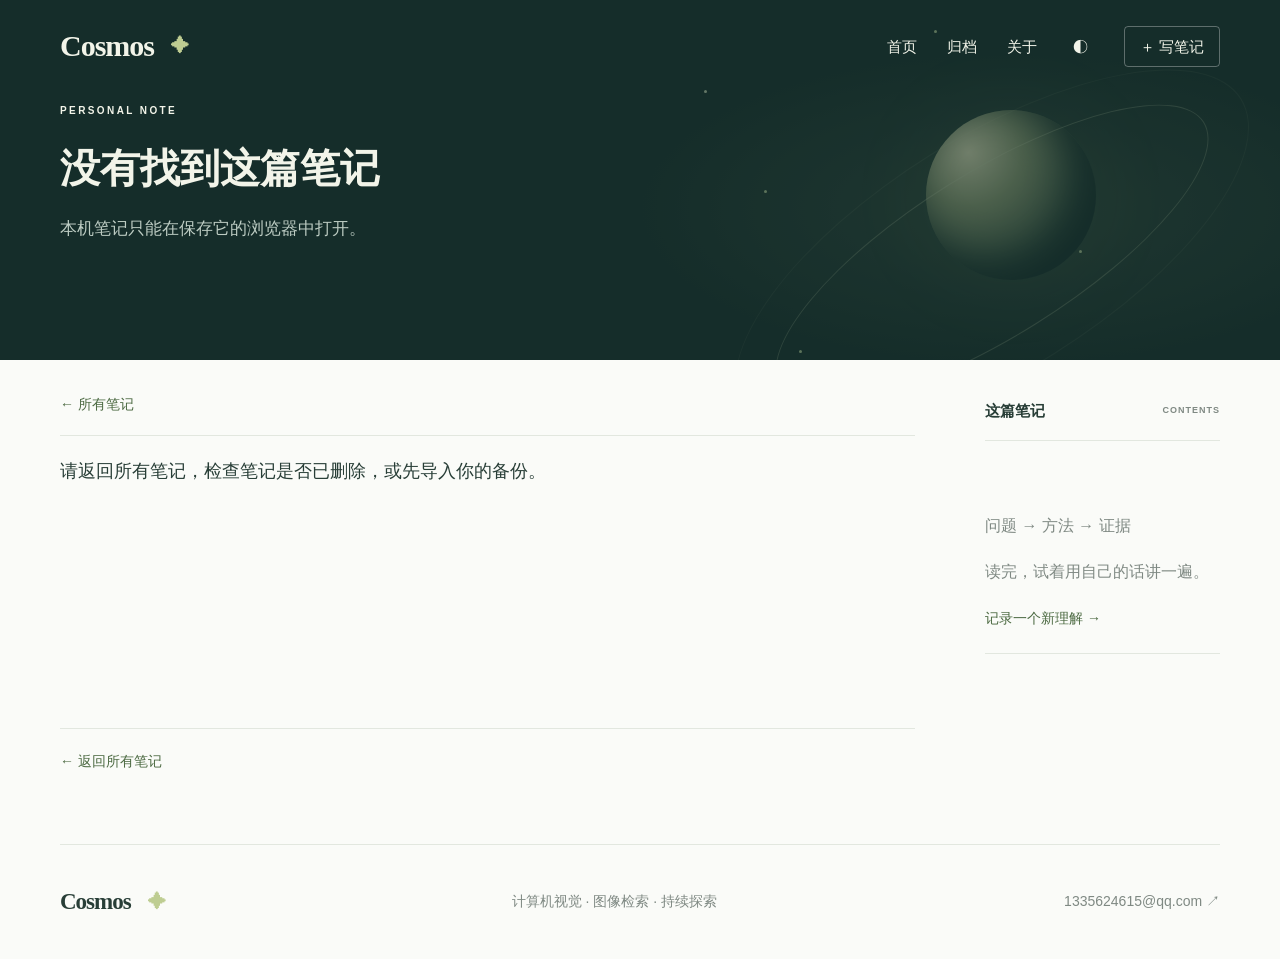
==== note.html @ 83d8bdf0 "Add favicon and full-page notes with section navigation" ====
<!doctype html>
<html lang="zh-CN"><head><meta charset="UTF-8"><meta name="viewport" content="width=device-width,initial-scale=1"><title>笔记 · Cosmos</title><link rel="icon" type="image/png" href="assets/cosmos-logo.png?v=2"><link rel="stylesheet" href="style.css?v=20261012-article"></head>
<body class="note-page"><a class="skip" href="#note-content">跳到正文</a><header class="hero note-hero"><nav class="nav wrap"><a class="brand" href="index.html">Cosmos<span>✦</span></a><div class="links"><a href="index.html#main">首页</a><a href="index.html#main">归档</a><a href="index.html#about">关于</a><button id="theme" aria-label="切换深浅主题">◐</button><a class="write" href="index.html#write-note">＋ 写笔记</a></div></nav><div class="sky" aria-hidden="true"><i></i><div class="orbit"></div><div class="planet"></div></div><div class="wrap note-heading"><p class="eyebrow" id="note-kind">PERSONAL NOTE</p><h1 id="note-title">正在读取笔记…</h1><p id="note-summary"></p><p id="note-meta"></p></div></header>
<main class="wrap note-layout"><article><div class="note-actions"><a href="index.html#main">← 所有笔记</a><button id="edit-note" class="tag">编辑笔记</button></div><div id="note-tags"></div><div id="note-content" class="article-body"></div><div class="note-end"><a href="index.html#main">← 返回所有笔记</a><button class="text-button" id="delete-note">删除本机笔记</button></div></article><aside class="note-sidebar"><div class="toc-sticky"><h2>这篇笔记 <span>CONTENTS</span></h2><nav id="toc" aria-label="文章目录"></nav><div class="side-block"><p>问题 → 方法 → 证据</p><p>读完，试着用自己的话讲一遍。</p><a class="text-button" href="index.html#write-note">记录一个新理解 →</a></div></div></aside></main>
<footer class="wrap"><a class="brand" href="index.html">Cosmos<span>✦</span></a><p>计算机视觉 · 图像检索 · 持续探索</p><a href="mailto:1335624615@qq.com">1335624615@qq.com ↗</a></footer>
<dialog id="edit-dialog"><button class="close" aria-label="关闭编辑">×</button><h2>编辑笔记</h2><p class="subtle">修改仅保存在当前浏览器。</p><form id="edit-form"><label>标题<input name="title" required maxlength="150"></label><label>正文<textarea name="body" rows="12" required></textarea></label><p class="tiny">使用 ## 章节标题创建目录，使用 - 或 1. 创建列表。</p><button type="submit" class="primary">保存到本机</button><p id="edit-message" role="status"></p></form></dialog><script src="notes.js?v=2"></script><script src="note.js?v=2"></script></body></html>
---- style.css ----
:root{--bg:#fafbf8;--paper:#fff;--text:#283e37;--muted:#7f8983;--line:#e2e7df;--green:#4c6a42;--soft:#eef2e8}*{box-sizing:border-box}html{scroll-behavior:smooth;scroll-padding-top:24px}body{margin:0;background:var(--bg);color:var(--text);font-family:Arial,"Microsoft YaHei",sans-serif;font-size:14px;line-height:1.8}a{color:inherit;text-decoration:none}button,input,textarea,select{font:inherit;color:inherit}button{cursor:pointer}a,button,input,textarea,select{outline-offset:5px}button{border:0;background:none}button:hover,a:hover{opacity:.78}.wrap{width:min(1160px,calc(100% - 88px));margin:auto}.hero{height:535px;background:#152d2a;color:#f2f4e9;position:relative;overflow:hidden}.nav{height:92px;position:relative;z-index:2;display:flex;align-items:center;justify-content:space-between}.brand{font-family:Georgia,serif;font-size:30px;font-weight:bold;letter-spacing:-1px}.brand span{font-size:18px;margin-left:7px;color:#becd92}.links{display:flex;align-items:center;gap:30px;font-size:13px}.links .write{border:1px solid #ffffff50;padding:6px 15px;border-radius:4px}.hero-copy{position:relative;z-index:1;padding-top:30px;pointer-events:none}.hero-copy a{pointer-events:auto}.eyebrow{font-size:10px;letter-spacing:2.4px;font-weight:600}.hero-copy>.eyebrow{color:#b6cba6}.hero h1{font-family:Georgia,"Microsoft YaHei",serif;font-size:57px;line-height:1.38;font-weight:500;letter-spacing:3px;margin:19px 0}.hero h1 span{color:#d5dda7}.intro{color:#bdccc3;font-size:14px;line-height:2}.explore{display:inline-flex;gap:44px;border-bottom:1px solid #a9bf9b70;padding:7px 0;margin-top:12px;font-size:12px}.hero-bottom{position:absolute;bottom:22px;left:0;right:0;display:flex;justify-content:space-between;color:#93a99b;font-size:9px;letter-spacing:1.7px}.sky{position:absolute;right:0;top:0;width:60%;height:100%;background:radial-gradient(ellipse at 65% 58%,#60765a55,transparent 57%)}.planet{position:absolute;width:240px;height:240px;right:24%;top:135px;border-radius:50%;background:radial-gradient(circle at 25% 25%,#dfe1b8,#8d9d74 30%,#425b47 63%,#1a302d 85%);box-shadow:inset -20px -15px 40px #152d2a,0 0 90px #afc28815}.orbit{position:absolute;width:500px;height:165px;border:1px solid #cbd7b04d;border-radius:50%;right:5%;top:172px;transform:rotate(-32deg);z-index:1}.orbit:after{content:"";position:absolute;inset:-36px -45px;border:1px solid #cbd7b017;border-radius:50%}.sky i{position:absolute;width:3px;height:3px;background:#c3d2b1;border-radius:50%;top:25%;left:25%;box-shadow:95px 260px #b2c896,230px -60px #b2c896,375px 160px #b2c896,60px 100px #b2c896,300px 280px #b2c896}.sky i:nth-child(2){left:60%;top:18%;width:6px;height:6px}.layout{display:grid;grid-template-columns:minmax(0,1fr) 245px;gap:72px;padding-top:54px;padding-bottom:60px}.section-top{display:flex;justify-content:space-between;align-items:end;margin-bottom:24px}.section-top p{margin:0 0 6px}.section-top h2{font-size:27px;letter-spacing:1px;margin:0;font-weight:500}.dot{color:#8d9e64;padding-left:5px}.muted,.subtle{color:var(--muted)}.subtle{font-size:12px}.toolbar{border-bottom:1px solid var(--line);display:flex;gap:20px;justify-content:space-between;align-items:center}.tabs{display:flex;gap:25px}.tabs button{font-size:12px;padding:12px 0;white-space:nowrap;color:var(--muted);border-bottom:2px solid transparent}.tabs .active{color:var(--green);border-color:var(--green)}.search{display:flex;align-items:center;gap:8px;color:var(--muted)}.search input{border:0;background:none;width:115px;font-size:12px;min-width:0}.post{padding:29px 0 25px;border-bottom:1px solid var(--line)}.post-meta{display:flex;gap:12px;align-items:center;font-size:10px;letter-spacing:.6px;color:var(--muted)}.post-meta .kind{color:var(--green)}.post h3{font-size:22px;font-weight:500;margin:11px 0 8px;line-height:1.5}.post-title{padding:0;text-align:left}.post p{font-size:13px;color:var(--muted);margin:0 0 17px;line-height:1.9}.post-bottom{display:flex;justify-content:space-between;align-items:center;font-size:10px;color:var(--muted)}.post-bottom .read{color:var(--green);font-size:11px}.chip{padding:3px 9px;background:var(--soft);color:var(--green);border-radius:3px}.list-end{font-size:11px;color:var(--muted);margin-top:30px;display:flex;justify-content:space-between}.profile{border-bottom:1px solid var(--line);padding-bottom:27px}.avatar{width:64px;height:64px;background:#e9ecdf;color:#576f49;border-radius:50%;display:flex;align-items:center;justify-content:center;font:italic 37px Georgia;position:relative;margin:0 0 22px}.avatar span{position:absolute;font-size:18px;right:0;top:0}.profile h2{font:28px Georgia;margin:5px 0}.profile .eyebrow{font-size:8px;margin-bottom:8px}.profile p,.side-block p{font-size:12px;color:var(--muted)}.profile .major{color:var(--text);margin:3px 0 16px}.contact{display:flex;justify-content:space-between;font-size:12px;color:var(--green);margin-top:23px}.side-block{padding:20px 0;border-bottom:1px solid var(--line)}.side-block h3{font-size:12px;font-weight:500}.side-block h3 span{float:right;font-size:8px;color:var(--muted);letter-spacing:1px}.tag{border:1px solid var(--line);border-radius:3px;padding:4px 9px;font-size:11px;margin:3px 4px 3px 0}.tiny{font-size:10px!important;color:var(--muted)}.text-button{font-size:11px;padding:5px 0;color:var(--green)}.import-label{display:block;cursor:pointer}.quote{font:40px Georgia;color:#87996d;padding-top:25px}.quote p{font:16px/1.9 "Microsoft YaHei",sans-serif;margin:0 0 16px;color:var(--text)}.quote span{font:8px Arial;letter-spacing:1.5px;color:var(--muted)}footer{display:flex;align-items:center;justify-content:space-between;padding:30px 0;border-top:1px solid var(--line);color:var(--muted);font-size:11px}footer .brand{font-size:23px;color:var(--text)}dialog{border:1px solid var(--line);border-radius:10px;background:var(--paper);color:var(--text);padding:38px;width:min(720px,calc(100% - 32px));max-height:88vh;box-shadow:0 30px 100px #0003}dialog::backdrop{background:#0d221db0;backdrop-filter:blur(4px)}dialog h2{font-size:26px;line-height:1.5;margin:10px 0 20px}.close{position:absolute;right:12px;top:8px;font-size:26px;color:var(--muted)}#read-body{white-space:pre-wrap;overflow-wrap:anywhere;font-size:15px;line-height:2;margin-bottom:30px}form label{display:block;margin:16px 0;font-size:12px}form input,form textarea,form select{display:block;width:100%;padding:10px 12px;background:var(--bg);border:1px solid var(--line);border-radius:4px;margin-top:6px}textarea{resize:vertical}.primary{background:var(--green);color:white;border-radius:4px;padding:10px 20px}#draft-status{margin-left:10px}.empty{text-align:center;padding:65px 15px;color:var(--muted)}#toast{position:fixed;bottom:25px;left:50%;transform:translateX(-50%);background:var(--text);color:var(--bg);padding:9px 22px;border-radius:6px;z-index:10;display:none}.skip{position:fixed;top:-100px}.skip:focus{top:0;background:white;z-index:50;color:black}body.dark{--bg:#17221f;--paper:#202c27;--text:#e0e7dc;--muted:#9daa9f;--line:#354137;--green:#b4c69c;--soft:#293a2d}body.dark .primary{color:#17221f}@media(max-width:850px){.wrap{width:calc(100% - 44px)}.layout{gap:30px;grid-template-columns:minmax(0,1fr) 210px}.tabs{gap:14px}.toolbar{flex-wrap:wrap;gap:0}.search{padding:8px 0}.hero h1{font-size:47px}.planet{width:180px;height:180px;right:15%;top:185px}.orbit{right:-35%;top:195px}.sky{opacity:.65}.hero-copy{padding-top:30px}}@media(max-width:620px){.hero{height:520px}.nav{height:78px}.brand{font-size:25px}.links{gap:16px}.links>a{font-size:12px}.links .write{font-size:0;padding:2px 7px}.links .write:after{content:"＋";font-size:18px}.hero h1{font-size:43px}.hero .eyebrow{font-size:8px;letter-spacing:1.5px}.sky{width:80%;right:-35%;opacity:.48}.hero-copy{padding-top:36px}.hero-bottom span:last-child{display:none}.layout{display:block;padding-top:35px}.toolbar{gap:5px}.tabs{gap:22px}.search{width:100%;border-top:1px solid var(--line)}.search input{width:100%;padding:4px 0}.post h3{font-size:20px}aside{margin-top:45px;display:grid;grid-template-columns:1fr;gap:0}.profile{padding-top:25px;border-top:1px solid var(--line)}footer{flex-wrap:wrap;gap:10px}footer p{display:none}dialog{padding:28px 22px}.section-top h2{font-size:25px}}@media(prefers-reduced-motion:reduce){html{scroll-behavior:auto}}
/* Readable supporting text; retain the existing heading sizes and palette. */
body{font-size:16px}
.intro{font-size:17px;line-height:1.9}
.links,.explore{font-size:15px}
.subtle,.tabs button,.search input{font-size:15px}
.search input{width:145px}
.post p{font-size:17px;line-height:1.95}
.post-meta{font-size:13px;flex-wrap:wrap;gap:9px}
.post-bottom,.post-bottom .read{font-size:14px}
.list-end{font-size:14px;gap:12px}
.profile p,.side-block p{font-size:16px;line-height:1.9}
.contact,.side-block h3{font-size:16px}
.tag,.text-button{font-size:14px}
.tiny{font-size:13px!important;line-height:1.85}
footer{font-size:14px;gap:18px}
#read-body{font-size:18px;line-height:1.95}
form label,form input,form textarea,form select{font-size:16px}
.brand{display:inline-flex;align-items:center;gap:10px}
.brand-logo{width:51px;height:40px;object-fit:contain;border-radius:5px}
.profile-logo{display:block;width:103px;height:81px;object-fit:contain;margin:0 0 22px;border-radius:6px}
@media(max-width:850px){.toolbar{flex-wrap:wrap}.tabs{gap:18px}.links{gap:20px}}
@media(max-width:620px){.links{gap:11px}.links>a{font-size:14px}.brand{gap:6px;font-size:23px}.brand-logo{width:41px;height:33px}.links .write{font-size:0}.tabs{gap:20px}.search input{width:100%}.intro{font-size:16px}.post p{font-size:16px}#read-body{font-size:17px}.hero-copy{padding-top:28px}footer{flex-direction:column;align-items:flex-start}}
/* Full-page note reading. */
.note-hero{height:auto;min-height:360px;padding-bottom:38px}
.note-hero .sky{opacity:.45;pointer-events:none}
.note-hero .planet{width:170px;height:170px;top:110px}
.note-heading{position:relative;z-index:1}
.note-heading h1{font-family:Arial,"Microsoft YaHei",sans-serif;font-size:clamp(28px,3.2vw,40px);line-height:1.4;font-weight:600;letter-spacing:0;max-width:920px;margin:20px 0 12px;overflow-wrap:anywhere}
.note-heading #note-summary{font-size:17px;max-width:850px;color:#bdccc3;line-height:1.9}
.note-heading #note-meta{font-size:13px;color:#bdccc3;margin-top:20px}
.note-layout{display:grid;grid-template-columns:minmax(0,1fr) 235px;gap:70px;padding-top:32px;padding-bottom:70px}
.note-actions{display:flex;justify-content:space-between;align-items:center;gap:16px;padding-bottom:18px;margin-bottom:18px;border-bottom:1px solid var(--line);font-size:14px;color:var(--green)}
.article-body{font-size:18px;line-height:1.95;overflow-wrap:anywhere;min-height:230px}
.article-body h2{font-size:25px;line-height:1.5;margin:38px 0 18px;padding-bottom:12px;border-bottom:1px solid var(--line);scroll-margin-top:24px}
.article-body h3{font-size:21px;line-height:1.6;margin:30px 0 14px;scroll-margin-top:24px}
.article-body p{margin:20px 0}.article-body li{margin:10px 0}.article-body ul,.article-body ol{padding-left:28px}
.article-body li::marker{color:var(--muted)}
.article-body pre{background:var(--soft);padding:18px;border-radius:5px;overflow:auto;white-space:pre;font-size:15px}
.article-body :not(pre)>code{background:var(--soft);padding:2px 5px;border-radius:3px;font-size:.9em}
.note-sidebar{padding-top:5px}.toc-sticky{position:sticky;top:30px}.note-sidebar h2{font-size:15px;display:flex;justify-content:space-between;align-items:center;border-bottom:1px solid var(--line);padding-bottom:16px;margin:0 0 18px}.note-sidebar h2 span{font-size:9px;letter-spacing:1px;color:var(--muted)}
#toc{border-left:1px solid var(--line);margin-bottom:34px}#toc a{display:block;padding:8px 0 8px 18px;font-size:14px;line-height:1.7;color:var(--muted);border-left:2px solid transparent;margin-left:-1px}#toc a:hover,#toc a.active{color:var(--green);border-left-color:var(--green)}#toc .toc-child{padding-left:30px;font-size:13px}
.note-end{display:flex;justify-content:space-between;align-items:center;border-top:1px solid var(--line);margin-top:44px;padding-top:20px;font-size:14px;color:var(--green)}
@media(max-width:850px){.note-layout{gap:30px;grid-template-columns:minmax(0,1fr) 190px}.article-body{font-size:17px}}
@media(max-width:620px){.note-layout{display:flex;flex-direction:column;gap:18px}.note-sidebar{order:-1;margin-top:0}.toc-sticky{position:static}.note-sidebar .side-block{display:none}#toc{display:flex;flex-wrap:wrap;border:0;gap:5px;margin-bottom:10px}#toc a{border:1px solid var(--line);border-radius:4px;padding:5px 10px;font-size:13px;margin:0}#toc .toc-child{padding-left:10px}.note-hero{min-height:330px}.note-heading h1{font-size:28px}.article-body h2{font-size:23px}.article-body h3{font-size:20px}.note-heading #note-summary{font-size:16px}.note-sidebar h2{margin-bottom:12px}.note-actions{padding-top:10px}}
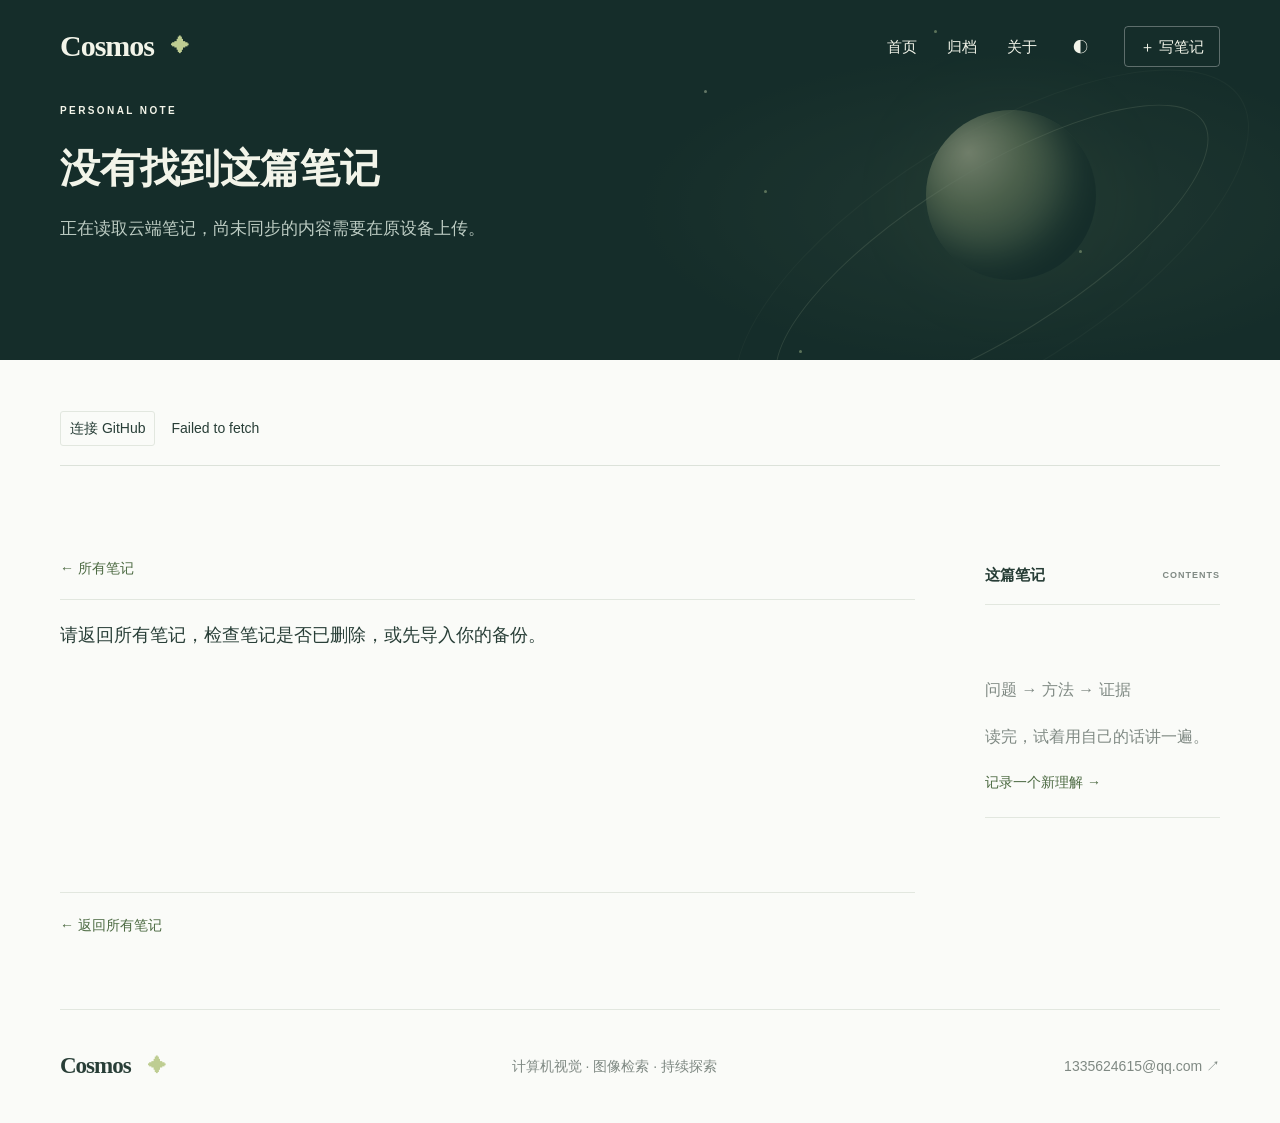
==== commit a5e547ed: "Automatically sync saved notes to GitHub with durable pending queue and conflict protection" ====
--- a/note.html
+++ b/note.html
@@ -1,6 +1,6 @@
-<!doctype html>
-<html lang="zh-CN"><head><meta charset="UTF-8"><meta name="viewport" content="width=device-width,initial-scale=1"><title>笔记 · Cosmos</title><link rel="icon" type="image/png" href="assets/cosmos-logo.png?v=2"><link rel="stylesheet" href="style.css?v=20261012-article"></head>
-<body class="note-page"><a class="skip" href="#note-content">跳到正文</a><header class="hero note-hero"><nav class="nav wrap"><a class="brand" href="index.html">Cosmos<span>✦</span></a><div class="links"><a href="index.html#main">首页</a><a href="index.html#main">归档</a><a href="index.html#about">关于</a><button id="theme" aria-label="切换深浅主题">◐</button><a class="write" href="index.html#write-note">＋ 写笔记</a></div></nav><div class="sky" aria-hidden="true"><i></i><div class="orbit"></div><div class="planet"></div></div><div class="wrap note-heading"><p class="eyebrow" id="note-kind">PERSONAL NOTE</p><h1 id="note-title">正在读取笔记…</h1><p id="note-summary"></p><p id="note-meta"></p></div></header>
-<main class="wrap note-layout"><article><div class="note-actions"><a href="index.html#main">← 所有笔记</a><button id="edit-note" class="tag">编辑笔记</button></div><div id="note-tags"></div><div id="note-content" class="article-body"></div><div class="note-end"><a href="index.html#main">← 返回所有笔记</a><button class="text-button" id="delete-note">删除本机笔记</button></div></article><aside class="note-sidebar"><div class="toc-sticky"><h2>这篇笔记 <span>CONTENTS</span></h2><nav id="toc" aria-label="文章目录"></nav><div class="side-block"><p>问题 → 方法 → 证据</p><p>读完，试着用自己的话讲一遍。</p><a class="text-button" href="index.html#write-note">记录一个新理解 →</a></div></div></aside></main>
-<footer class="wrap"><a class="brand" href="index.html">Cosmos<span>✦</span></a><p>计算机视觉 · 图像检索 · 持续探索</p><a href="mailto:1335624615@qq.com">1335624615@qq.com ↗</a></footer>
-<dialog id="edit-dialog"><button class="close" aria-label="关闭编辑">×</button><h2>编辑笔记</h2><p class="subtle">修改仅保存在当前浏览器。</p><form id="edit-form"><label>标题<input name="title" required maxlength="150"></label><label>正文<textarea name="body" rows="12" required></textarea></label><p class="tiny">使用 ## 章节标题创建目录，使用 - 或 1. 创建列表。</p><button type="submit" class="primary">保存到本机</button><p id="edit-message" role="status"></p></form></dialog><script src="notes.js?v=2"></script><script src="note.js?v=2"></script></body></html>
+<!doctype html>
+<html lang="zh-CN"><head><meta charset="UTF-8"><meta name="viewport" content="width=device-width,initial-scale=1"><title>笔记 · Cosmos</title><link rel="icon" type="image/png" href="assets/cosmos-logo.png?v=2"><link rel="stylesheet" href="style.css?v=20261016-sync"></head>
+<body class="note-page"><a class="skip" href="#note-content">跳到正文</a><header class="hero note-hero"><nav class="nav wrap"><a class="brand" href="index.html">Cosmos<span>✦</span></a><div class="links"><a href="index.html#main">首页</a><a href="index.html#main">归档</a><a href="index.html#about">关于</a><button id="theme" aria-label="切换深浅主题">◐</button><a class="write" href="index.html#write-note">＋ 写笔记</a></div></nav><div class="sky" aria-hidden="true"><i></i><div class="orbit"></div><div class="planet"></div></div><div class="wrap note-heading"><p class="eyebrow" id="note-kind">PERSONAL NOTE</p><h1 id="note-title">正在读取笔记…</h1><p id="note-summary"></p><p id="note-meta"></p></div></header>
+<main class="wrap note-layout"><article><div class="note-actions"><a href="index.html#main">← 所有笔记</a><button id="edit-note" class="tag">编辑笔记</button></div><div id="note-tags"></div><div id="note-content" class="article-body"></div><div class="note-end"><a href="index.html#main">← 返回所有笔记</a><button class="text-button" id="delete-note">删除本机笔记</button></div></article><aside class="note-sidebar"><div class="toc-sticky"><h2>这篇笔记 <span>CONTENTS</span></h2><nav id="toc" aria-label="文章目录"></nav><div class="side-block"><p>问题 → 方法 → 证据</p><p>读完，试着用自己的话讲一遍。</p><a class="text-button" href="index.html#write-note">记录一个新理解 →</a></div></div></aside></main>
+<footer class="wrap"><a class="brand" href="index.html">Cosmos<span>✦</span></a><p>计算机视觉 · 图像检索 · 持续探索</p><a href="mailto:1335624615@qq.com">1335624615@qq.com ↗</a></footer>
+<dialog id="edit-dialog"><button class="close" aria-label="关闭编辑">×</button><h2>编辑笔记</h2><p class="subtle">保存修改后自动同步到 GitHub；未连接时保留待上传内容。</p><form id="edit-form"><label>标题<input name="title" required maxlength="150"></label><label>正文<textarea name="body" rows="12" required></textarea></label><p class="tiny">使用 ## 章节标题创建目录，使用 - 或 1. 创建列表。</p><button type="submit" class="primary">保存并同步</button><p id="edit-message" role="status"></p></form></dialog><script src="notes.js?v=3"></script><script src="sync.js?v=1"></script><script src="note.js?v=4"></script><script src="paper-editor.js?v=1"></script></body></html>
--- a/style.css
+++ b/style.css
@@ -1,45 +1,61 @@
-:root{--bg:#fafbf8;--paper:#fff;--text:#283e37;--muted:#7f8983;--line:#e2e7df;--green:#4c6a42;--soft:#eef2e8}*{box-sizing:border-box}html{scroll-behavior:smooth;scroll-padding-top:24px}body{margin:0;background:var(--bg);color:var(--text);font-family:Arial,"Microsoft YaHei",sans-serif;font-size:14px;line-height:1.8}a{color:inherit;text-decoration:none}button,input,textarea,select{font:inherit;color:inherit}button{cursor:pointer}a,button,input,textarea,select{outline-offset:5px}button{border:0;background:none}button:hover,a:hover{opacity:.78}.wrap{width:min(1160px,calc(100% - 88px));margin:auto}.hero{height:535px;background:#152d2a;color:#f2f4e9;position:relative;overflow:hidden}.nav{height:92px;position:relative;z-index:2;display:flex;align-items:center;justify-content:space-between}.brand{font-family:Georgia,serif;font-size:30px;font-weight:bold;letter-spacing:-1px}.brand span{font-size:18px;margin-left:7px;color:#becd92}.links{display:flex;align-items:center;gap:30px;font-size:13px}.links .write{border:1px solid #ffffff50;padding:6px 15px;border-radius:4px}.hero-copy{position:relative;z-index:1;padding-top:30px;pointer-events:none}.hero-copy a{pointer-events:auto}.eyebrow{font-size:10px;letter-spacing:2.4px;font-weight:600}.hero-copy>.eyebrow{color:#b6cba6}.hero h1{font-family:Georgia,"Microsoft YaHei",serif;font-size:57px;line-height:1.38;font-weight:500;letter-spacing:3px;margin:19px 0}.hero h1 span{color:#d5dda7}.intro{color:#bdccc3;font-size:14px;line-height:2}.explore{display:inline-flex;gap:44px;border-bottom:1px solid #a9bf9b70;padding:7px 0;margin-top:12px;font-size:12px}.hero-bottom{position:absolute;bottom:22px;left:0;right:0;display:flex;justify-content:space-between;color:#93a99b;font-size:9px;letter-spacing:1.7px}.sky{position:absolute;right:0;top:0;width:60%;height:100%;background:radial-gradient(ellipse at 65% 58%,#60765a55,transparent 57%)}.planet{position:absolute;width:240px;height:240px;right:24%;top:135px;border-radius:50%;background:radial-gradient(circle at 25% 25%,#dfe1b8,#8d9d74 30%,#425b47 63%,#1a302d 85%);box-shadow:inset -20px -15px 40px #152d2a,0 0 90px #afc28815}.orbit{position:absolute;width:500px;height:165px;border:1px solid #cbd7b04d;border-radius:50%;right:5%;top:172px;transform:rotate(-32deg);z-index:1}.orbit:after{content:"";position:absolute;inset:-36px -45px;border:1px solid #cbd7b017;border-radius:50%}.sky i{position:absolute;width:3px;height:3px;background:#c3d2b1;border-radius:50%;top:25%;left:25%;box-shadow:95px 260px #b2c896,230px -60px #b2c896,375px 160px #b2c896,60px 100px #b2c896,300px 280px #b2c896}.sky i:nth-child(2){left:60%;top:18%;width:6px;height:6px}.layout{display:grid;grid-template-columns:minmax(0,1fr) 245px;gap:72px;padding-top:54px;padding-bottom:60px}.section-top{display:flex;justify-content:space-between;align-items:end;margin-bottom:24px}.section-top p{margin:0 0 6px}.section-top h2{font-size:27px;letter-spacing:1px;margin:0;font-weight:500}.dot{color:#8d9e64;padding-left:5px}.muted,.subtle{color:var(--muted)}.subtle{font-size:12px}.toolbar{border-bottom:1px solid var(--line);display:flex;gap:20px;justify-content:space-between;align-items:center}.tabs{display:flex;gap:25px}.tabs button{font-size:12px;padding:12px 0;white-space:nowrap;color:var(--muted);border-bottom:2px solid transparent}.tabs .active{color:var(--green);border-color:var(--green)}.search{display:flex;align-items:center;gap:8px;color:var(--muted)}.search input{border:0;background:none;width:115px;font-size:12px;min-width:0}.post{padding:29px 0 25px;border-bottom:1px solid var(--line)}.post-meta{display:flex;gap:12px;align-items:center;font-size:10px;letter-spacing:.6px;color:var(--muted)}.post-meta .kind{color:var(--green)}.post h3{font-size:22px;font-weight:500;margin:11px 0 8px;line-height:1.5}.post-title{padding:0;text-align:left}.post p{font-size:13px;color:var(--muted);margin:0 0 17px;line-height:1.9}.post-bottom{display:flex;justify-content:space-between;align-items:center;font-size:10px;color:var(--muted)}.post-bottom .read{color:var(--green);font-size:11px}.chip{padding:3px 9px;background:var(--soft);color:var(--green);border-radius:3px}.list-end{font-size:11px;color:var(--muted);margin-top:30px;display:flex;justify-content:space-between}.profile{border-bottom:1px solid var(--line);padding-bottom:27px}.avatar{width:64px;height:64px;background:#e9ecdf;color:#576f49;border-radius:50%;display:flex;align-items:center;justify-content:center;font:italic 37px Georgia;position:relative;margin:0 0 22px}.avatar span{position:absolute;font-size:18px;right:0;top:0}.profile h2{font:28px Georgia;margin:5px 0}.profile .eyebrow{font-size:8px;margin-bottom:8px}.profile p,.side-block p{font-size:12px;color:var(--muted)}.profile .major{color:var(--text);margin:3px 0 16px}.contact{display:flex;justify-content:space-between;font-size:12px;color:var(--green);margin-top:23px}.side-block{padding:20px 0;border-bottom:1px solid var(--line)}.side-block h3{font-size:12px;font-weight:500}.side-block h3 span{float:right;font-size:8px;color:var(--muted);letter-spacing:1px}.tag{border:1px solid var(--line);border-radius:3px;padding:4px 9px;font-size:11px;margin:3px 4px 3px 0}.tiny{font-size:10px!important;color:var(--muted)}.text-button{font-size:11px;padding:5px 0;color:var(--green)}.import-label{display:block;cursor:pointer}.quote{font:40px Georgia;color:#87996d;padding-top:25px}.quote p{font:16px/1.9 "Microsoft YaHei",sans-serif;margin:0 0 16px;color:var(--text)}.quote span{font:8px Arial;letter-spacing:1.5px;color:var(--muted)}footer{display:flex;align-items:center;justify-content:space-between;padding:30px 0;border-top:1px solid var(--line);color:var(--muted);font-size:11px}footer .brand{font-size:23px;color:var(--text)}dialog{border:1px solid var(--line);border-radius:10px;background:var(--paper);color:var(--text);padding:38px;width:min(720px,calc(100% - 32px));max-height:88vh;box-shadow:0 30px 100px #0003}dialog::backdrop{background:#0d221db0;backdrop-filter:blur(4px)}dialog h2{font-size:26px;line-height:1.5;margin:10px 0 20px}.close{position:absolute;right:12px;top:8px;font-size:26px;color:var(--muted)}#read-body{white-space:pre-wrap;overflow-wrap:anywhere;font-size:15px;line-height:2;margin-bottom:30px}form label{display:block;margin:16px 0;font-size:12px}form input,form textarea,form select{display:block;width:100%;padding:10px 12px;background:var(--bg);border:1px solid var(--line);border-radius:4px;margin-top:6px}textarea{resize:vertical}.primary{background:var(--green);color:white;border-radius:4px;padding:10px 20px}#draft-status{margin-left:10px}.empty{text-align:center;padding:65px 15px;color:var(--muted)}#toast{position:fixed;bottom:25px;left:50%;transform:translateX(-50%);background:var(--text);color:var(--bg);padding:9px 22px;border-radius:6px;z-index:10;display:none}.skip{position:fixed;top:-100px}.skip:focus{top:0;background:white;z-index:50;color:black}body.dark{--bg:#17221f;--paper:#202c27;--text:#e0e7dc;--muted:#9daa9f;--line:#354137;--green:#b4c69c;--soft:#293a2d}body.dark .primary{color:#17221f}@media(max-width:850px){.wrap{width:calc(100% - 44px)}.layout{gap:30px;grid-template-columns:minmax(0,1fr) 210px}.tabs{gap:14px}.toolbar{flex-wrap:wrap;gap:0}.search{padding:8px 0}.hero h1{font-size:47px}.planet{width:180px;height:180px;right:15%;top:185px}.orbit{right:-35%;top:195px}.sky{opacity:.65}.hero-copy{padding-top:30px}}@media(max-width:620px){.hero{height:520px}.nav{height:78px}.brand{font-size:25px}.links{gap:16px}.links>a{font-size:12px}.links .write{font-size:0;padding:2px 7px}.links .write:after{content:"＋";font-size:18px}.hero h1{font-size:43px}.hero .eyebrow{font-size:8px;letter-spacing:1.5px}.sky{width:80%;right:-35%;opacity:.48}.hero-copy{padding-top:36px}.hero-bottom span:last-child{display:none}.layout{display:block;padding-top:35px}.toolbar{gap:5px}.tabs{gap:22px}.search{width:100%;border-top:1px solid var(--line)}.search input{width:100%;padding:4px 0}.post h3{font-size:20px}aside{margin-top:45px;display:grid;grid-template-columns:1fr;gap:0}.profile{padding-top:25px;border-top:1px solid var(--line)}footer{flex-wrap:wrap;gap:10px}footer p{display:none}dialog{padding:28px 22px}.section-top h2{font-size:25px}}@media(prefers-reduced-motion:reduce){html{scroll-behavior:auto}}
-/* Readable supporting text; retain the existing heading sizes and palette. */
-body{font-size:16px}
-.intro{font-size:17px;line-height:1.9}
-.links,.explore{font-size:15px}
-.subtle,.tabs button,.search input{font-size:15px}
-.search input{width:145px}
-.post p{font-size:17px;line-height:1.95}
-.post-meta{font-size:13px;flex-wrap:wrap;gap:9px}
-.post-bottom,.post-bottom .read{font-size:14px}
-.list-end{font-size:14px;gap:12px}
-.profile p,.side-block p{font-size:16px;line-height:1.9}
-.contact,.side-block h3{font-size:16px}
-.tag,.text-button{font-size:14px}
-.tiny{font-size:13px!important;line-height:1.85}
-footer{font-size:14px;gap:18px}
-#read-body{font-size:18px;line-height:1.95}
-form label,form input,form textarea,form select{font-size:16px}
-.brand{display:inline-flex;align-items:center;gap:10px}
-.brand-logo{width:51px;height:40px;object-fit:contain;border-radius:5px}
-.profile-logo{display:block;width:103px;height:81px;object-fit:contain;margin:0 0 22px;border-radius:6px}
-@media(max-width:850px){.toolbar{flex-wrap:wrap}.tabs{gap:18px}.links{gap:20px}}
-@media(max-width:620px){.links{gap:11px}.links>a{font-size:14px}.brand{gap:6px;font-size:23px}.brand-logo{width:41px;height:33px}.links .write{font-size:0}.tabs{gap:20px}.search input{width:100%}.intro{font-size:16px}.post p{font-size:16px}#read-body{font-size:17px}.hero-copy{padding-top:28px}footer{flex-direction:column;align-items:flex-start}}
-/* Full-page note reading. */
-.note-hero{height:auto;min-height:360px;padding-bottom:38px}
-.note-hero .sky{opacity:.45;pointer-events:none}
-.note-hero .planet{width:170px;height:170px;top:110px}
-.note-heading{position:relative;z-index:1}
-.note-heading h1{font-family:Arial,"Microsoft YaHei",sans-serif;font-size:clamp(28px,3.2vw,40px);line-height:1.4;font-weight:600;letter-spacing:0;max-width:920px;margin:20px 0 12px;overflow-wrap:anywhere}
-.note-heading #note-summary{font-size:17px;max-width:850px;color:#bdccc3;line-height:1.9}
-.note-heading #note-meta{font-size:13px;color:#bdccc3;margin-top:20px}
-.note-layout{display:grid;grid-template-columns:minmax(0,1fr) 235px;gap:70px;padding-top:32px;padding-bottom:70px}
-.note-actions{display:flex;justify-content:space-between;align-items:center;gap:16px;padding-bottom:18px;margin-bottom:18px;border-bottom:1px solid var(--line);font-size:14px;color:var(--green)}
-.article-body{font-size:18px;line-height:1.95;overflow-wrap:anywhere;min-height:230px}
-.article-body h2{font-size:25px;line-height:1.5;margin:38px 0 18px;padding-bottom:12px;border-bottom:1px solid var(--line);scroll-margin-top:24px}
-.article-body h3{font-size:21px;line-height:1.6;margin:30px 0 14px;scroll-margin-top:24px}
-.article-body p{margin:20px 0}.article-body li{margin:10px 0}.article-body ul,.article-body ol{padding-left:28px}
-.article-body li::marker{color:var(--muted)}
-.article-body pre{background:var(--soft);padding:18px;border-radius:5px;overflow:auto;white-space:pre;font-size:15px}
-.article-body :not(pre)>code{background:var(--soft);padding:2px 5px;border-radius:3px;font-size:.9em}
-.note-sidebar{padding-top:5px}.toc-sticky{position:sticky;top:30px}.note-sidebar h2{font-size:15px;display:flex;justify-content:space-between;align-items:center;border-bottom:1px solid var(--line);padding-bottom:16px;margin:0 0 18px}.note-sidebar h2 span{font-size:9px;letter-spacing:1px;color:var(--muted)}
-#toc{border-left:1px solid var(--line);margin-bottom:34px}#toc a{display:block;padding:8px 0 8px 18px;font-size:14px;line-height:1.7;color:var(--muted);border-left:2px solid transparent;margin-left:-1px}#toc a:hover,#toc a.active{color:var(--green);border-left-color:var(--green)}#toc .toc-child{padding-left:30px;font-size:13px}
-.note-end{display:flex;justify-content:space-between;align-items:center;border-top:1px solid var(--line);margin-top:44px;padding-top:20px;font-size:14px;color:var(--green)}
-@media(max-width:850px){.note-layout{gap:30px;grid-template-columns:minmax(0,1fr) 190px}.article-body{font-size:17px}}
-@media(max-width:620px){.note-layout{display:flex;flex-direction:column;gap:18px}.note-sidebar{order:-1;margin-top:0}.toc-sticky{position:static}.note-sidebar .side-block{display:none}#toc{display:flex;flex-wrap:wrap;border:0;gap:5px;margin-bottom:10px}#toc a{border:1px solid var(--line);border-radius:4px;padding:5px 10px;font-size:13px;margin:0}#toc .toc-child{padding-left:10px}.note-hero{min-height:330px}.note-heading h1{font-size:28px}.article-body h2{font-size:23px}.article-body h3{font-size:20px}.note-heading #note-summary{font-size:16px}.note-sidebar h2{margin-bottom:12px}.note-actions{padding-top:10px}}
+:root{--bg:#fafbf8;--paper:#fff;--text:#283e37;--muted:#7f8983;--line:#e2e7df;--green:#4c6a42;--soft:#eef2e8}*{box-sizing:border-box}html{scroll-behavior:smooth;scroll-padding-top:24px}body{margin:0;background:var(--bg);color:var(--text);font-family:Arial,"Microsoft YaHei",sans-serif;font-size:14px;line-height:1.8}a{color:inherit;text-decoration:none}button,input,textarea,select{font:inherit;color:inherit}button{cursor:pointer}a,button,input,textarea,select{outline-offset:5px}button{border:0;background:none}button:hover,a:hover{opacity:.78}.wrap{width:min(1160px,calc(100% - 88px));margin:auto}.hero{height:535px;background:#152d2a;color:#f2f4e9;position:relative;overflow:hidden}.nav{height:92px;position:relative;z-index:2;display:flex;align-items:center;justify-content:space-between}.brand{font-family:Georgia,serif;font-size:30px;font-weight:bold;letter-spacing:-1px}.brand span{font-size:18px;margin-left:7px;color:#becd92}.links{display:flex;align-items:center;gap:30px;font-size:13px}.links .write{border:1px solid #ffffff50;padding:6px 15px;border-radius:4px}.hero-copy{position:relative;z-index:1;padding-top:30px;pointer-events:none}.hero-copy a{pointer-events:auto}.eyebrow{font-size:10px;letter-spacing:2.4px;font-weight:600}.hero-copy>.eyebrow{color:#b6cba6}.hero h1{font-family:Georgia,"Microsoft YaHei",serif;font-size:57px;line-height:1.38;font-weight:500;letter-spacing:3px;margin:19px 0}.hero h1 span{color:#d5dda7}.intro{color:#bdccc3;font-size:14px;line-height:2}.explore{display:inline-flex;gap:44px;border-bottom:1px solid #a9bf9b70;padding:7px 0;margin-top:12px;font-size:12px}.hero-bottom{position:absolute;bottom:22px;left:0;right:0;display:flex;justify-content:space-between;color:#93a99b;font-size:9px;letter-spacing:1.7px}.sky{position:absolute;right:0;top:0;width:60%;height:100%;background:radial-gradient(ellipse at 65% 58%,#60765a55,transparent 57%)}.planet{position:absolute;width:240px;height:240px;right:24%;top:135px;border-radius:50%;background:radial-gradient(circle at 25% 25%,#dfe1b8,#8d9d74 30%,#425b47 63%,#1a302d 85%);box-shadow:inset -20px -15px 40px #152d2a,0 0 90px #afc28815}.orbit{position:absolute;width:500px;height:165px;border:1px solid #cbd7b04d;border-radius:50%;right:5%;top:172px;transform:rotate(-32deg);z-index:1}.orbit:after{content:"";position:absolute;inset:-36px -45px;border:1px solid #cbd7b017;border-radius:50%}.sky i{position:absolute;width:3px;height:3px;background:#c3d2b1;border-radius:50%;top:25%;left:25%;box-shadow:95px 260px #b2c896,230px -60px #b2c896,375px 160px #b2c896,60px 100px #b2c896,300px 280px #b2c896}.sky i:nth-child(2){left:60%;top:18%;width:6px;height:6px}.layout{display:grid;grid-template-columns:minmax(0,1fr) 245px;gap:72px;padding-top:54px;padding-bottom:60px}.section-top{display:flex;justify-content:space-between;align-items:end;margin-bottom:24px}.section-top p{margin:0 0 6px}.section-top h2{font-size:27px;letter-spacing:1px;margin:0;font-weight:500}.dot{color:#8d9e64;padding-left:5px}.muted,.subtle{color:var(--muted)}.subtle{font-size:12px}.toolbar{border-bottom:1px solid var(--line);display:flex;gap:20px;justify-content:space-between;align-items:center}.tabs{display:flex;gap:25px}.tabs button{font-size:12px;padding:12px 0;white-space:nowrap;color:var(--muted);border-bottom:2px solid transparent}.tabs .active{color:var(--green);border-color:var(--green)}.search{display:flex;align-items:center;gap:8px;color:var(--muted)}.search input{border:0;background:none;width:115px;font-size:12px;min-width:0}.post{padding:29px 0 25px;border-bottom:1px solid var(--line)}.post-meta{display:flex;gap:12px;align-items:center;font-size:10px;letter-spacing:.6px;color:var(--muted)}.post-meta .kind{color:var(--green)}.post h3{font-size:22px;font-weight:500;margin:11px 0 8px;line-height:1.5}.post-title{padding:0;text-align:left}.post p{font-size:13px;color:var(--muted);margin:0 0 17px;line-height:1.9}.post-bottom{display:flex;justify-content:space-between;align-items:center;font-size:10px;color:var(--muted)}.post-bottom .read{color:var(--green);font-size:11px}.chip{padding:3px 9px;background:var(--soft);color:var(--green);border-radius:3px}.list-end{font-size:11px;color:var(--muted);margin-top:30px;display:flex;justify-content:space-between}.profile{border-bottom:1px solid var(--line);padding-bottom:27px}.avatar{width:64px;height:64px;background:#e9ecdf;color:#576f49;border-radius:50%;display:flex;align-items:center;justify-content:center;font:italic 37px Georgia;position:relative;margin:0 0 22px}.avatar span{position:absolute;font-size:18px;right:0;top:0}.profile h2{font:28px Georgia;margin:5px 0}.profile .eyebrow{font-size:8px;margin-bottom:8px}.profile p,.side-block p{font-size:12px;color:var(--muted)}.profile .major{color:var(--text);margin:3px 0 16px}.contact{display:flex;justify-content:space-between;font-size:12px;color:var(--green);margin-top:23px}.side-block{padding:20px 0;border-bottom:1px solid var(--line)}.side-block h3{font-size:12px;font-weight:500}.side-block h3 span{float:right;font-size:8px;color:var(--muted);letter-spacing:1px}.tag{border:1px solid var(--line);border-radius:3px;padding:4px 9px;font-size:11px;margin:3px 4px 3px 0}.tiny{font-size:10px!important;color:var(--muted)}.text-button{font-size:11px;padding:5px 0;color:var(--green)}.import-label{display:block;cursor:pointer}.quote{font:40px Georgia;color:#87996d;padding-top:25px}.quote p{font:16px/1.9 "Microsoft YaHei",sans-serif;margin:0 0 16px;color:var(--text)}.quote span{font:8px Arial;letter-spacing:1.5px;color:var(--muted)}footer{display:flex;align-items:center;justify-content:space-between;padding:30px 0;border-top:1px solid var(--line);color:var(--muted);font-size:11px}footer .brand{font-size:23px;color:var(--text)}dialog{border:1px solid var(--line);border-radius:10px;background:var(--paper);color:var(--text);padding:38px;width:min(720px,calc(100% - 32px));max-height:88vh;box-shadow:0 30px 100px #0003}dialog::backdrop{background:#0d221db0;backdrop-filter:blur(4px)}dialog h2{font-size:26px;line-height:1.5;margin:10px 0 20px}.close{position:absolute;right:12px;top:8px;font-size:26px;color:var(--muted)}#read-body{white-space:pre-wrap;overflow-wrap:anywhere;font-size:15px;line-height:2;margin-bottom:30px}form label{display:block;margin:16px 0;font-size:12px}form input,form textarea,form select{display:block;width:100%;padding:10px 12px;background:var(--bg);border:1px solid var(--line);border-radius:4px;margin-top:6px}textarea{resize:vertical}.primary{background:var(--green);color:white;border-radius:4px;padding:10px 20px}#draft-status{margin-left:10px}.empty{text-align:center;padding:65px 15px;color:var(--muted)}#toast{position:fixed;bottom:25px;left:50%;transform:translateX(-50%);background:var(--text);color:var(--bg);padding:9px 22px;border-radius:6px;z-index:10;display:none}.skip{position:fixed;top:-100px}.skip:focus{top:0;background:white;z-index:50;color:black}body.dark{--bg:#17221f;--paper:#202c27;--text:#e0e7dc;--muted:#9daa9f;--line:#354137;--green:#b4c69c;--soft:#293a2d}body.dark .primary{color:#17221f}@media(max-width:850px){.wrap{width:calc(100% - 44px)}.layout{gap:30px;grid-template-columns:minmax(0,1fr) 210px}.tabs{gap:14px}.toolbar{flex-wrap:wrap;gap:0}.search{padding:8px 0}.hero h1{font-size:47px}.planet{width:180px;height:180px;right:15%;top:185px}.orbit{right:-35%;top:195px}.sky{opacity:.65}.hero-copy{padding-top:30px}}@media(max-width:620px){.hero{height:520px}.nav{height:78px}.brand{font-size:25px}.links{gap:16px}.links>a{font-size:12px}.links .write{font-size:0;padding:2px 7px}.links .write:after{content:"＋";font-size:18px}.hero h1{font-size:43px}.hero .eyebrow{font-size:8px;letter-spacing:1.5px}.sky{width:80%;right:-35%;opacity:.48}.hero-copy{padding-top:36px}.hero-bottom span:last-child{display:none}.layout{display:block;padding-top:35px}.toolbar{gap:5px}.tabs{gap:22px}.search{width:100%;border-top:1px solid var(--line)}.search input{width:100%;padding:4px 0}.post h3{font-size:20px}aside{margin-top:45px;display:grid;grid-template-columns:1fr;gap:0}.profile{padding-top:25px;border-top:1px solid var(--line)}footer{flex-wrap:wrap;gap:10px}footer p{display:none}dialog{padding:28px 22px}.section-top h2{font-size:25px}}@media(prefers-reduced-motion:reduce){html{scroll-behavior:auto}}
+/* Readable supporting text; retain the existing heading sizes and palette. */
+body{font-size:16px}
+.intro{font-size:17px;line-height:1.9}
+.links,.explore{font-size:15px}
+.subtle,.tabs button,.search input{font-size:15px}
+.search input{width:145px}
+.post p{font-size:17px;line-height:1.95}
+.post-meta{font-size:13px;flex-wrap:wrap;gap:9px}
+.post-bottom,.post-bottom .read{font-size:14px}
+.list-end{font-size:14px;gap:12px}
+.profile p,.side-block p{font-size:16px;line-height:1.9}
+.contact,.side-block h3{font-size:16px}
+.tag,.text-button{font-size:14px}
+.tiny{font-size:13px!important;line-height:1.85}
+footer{font-size:14px;gap:18px}
+#read-body{font-size:18px;line-height:1.95}
+form label,form input,form textarea,form select{font-size:16px}
+.brand{display:inline-flex;align-items:center;gap:10px}
+.brand-logo{width:51px;height:40px;object-fit:contain;border-radius:5px}
+.profile-logo{display:block;width:103px;height:81px;object-fit:contain;margin:0 0 22px;border-radius:6px}
+@media(max-width:850px){.toolbar{flex-wrap:wrap}.tabs{gap:18px}.links{gap:20px}}
+@media(max-width:620px){.links{gap:11px}.links>a{font-size:14px}.brand{gap:6px;font-size:23px}.brand-logo{width:41px;height:33px}.links .write{font-size:0}.tabs{gap:20px}.search input{width:100%}.intro{font-size:16px}.post p{font-size:16px}#read-body{font-size:17px}.hero-copy{padding-top:28px}footer{flex-direction:column;align-items:flex-start}}
+/* Full-page note reading. */
+.note-hero{height:auto;min-height:360px;padding-bottom:38px}
+.note-hero .sky{opacity:.45;pointer-events:none}
+.note-hero .planet{width:170px;height:170px;top:110px}
+.note-heading{position:relative;z-index:1}
+.note-heading h1{font-family:Arial,"Microsoft YaHei",sans-serif;font-size:clamp(28px,3.2vw,40px);line-height:1.4;font-weight:600;letter-spacing:0;max-width:920px;margin:20px 0 12px;overflow-wrap:anywhere}
+.note-heading #note-summary{font-size:17px;max-width:850px;color:#bdccc3;line-height:1.9}
+.note-heading #note-meta{font-size:13px;color:#bdccc3;margin-top:20px}
+.note-layout{display:grid;grid-template-columns:minmax(0,1fr) 235px;gap:70px;padding-top:32px;padding-bottom:70px}
+.note-actions{display:flex;justify-content:space-between;align-items:center;gap:16px;padding-bottom:18px;margin-bottom:18px;border-bottom:1px solid var(--line);font-size:14px;color:var(--green)}
+.article-body{font-size:18px;line-height:1.95;overflow-wrap:anywhere;min-height:230px}
+.article-body h2{font-size:25px;line-height:1.5;margin:38px 0 18px;padding-bottom:12px;border-bottom:1px solid var(--line);scroll-margin-top:24px}
+.article-body h3{font-size:21px;line-height:1.6;margin:30px 0 14px;scroll-margin-top:24px}
+.article-body p{margin:20px 0}.article-body li{margin:10px 0}.article-body ul,.article-body ol{padding-left:28px}
+.article-body li::marker{color:var(--muted)}
+.article-body pre{background:var(--soft);padding:18px;border-radius:5px;overflow:auto;white-space:pre;font-size:15px}
+.article-body :not(pre)>code{background:var(--soft);padding:2px 5px;border-radius:3px;font-size:.9em}
+.note-sidebar{padding-top:5px}.toc-sticky{position:sticky;top:30px}.note-sidebar h2{font-size:15px;display:flex;justify-content:space-between;align-items:center;border-bottom:1px solid var(--line);padding-bottom:16px;margin:0 0 18px}.note-sidebar h2 span{font-size:9px;letter-spacing:1px;color:var(--muted)}
+#toc{border-left:1px solid var(--line);margin-bottom:34px}#toc a{display:block;padding:8px 0 8px 18px;font-size:14px;line-height:1.7;color:var(--muted);border-left:2px solid transparent;margin-left:-1px}#toc a:hover,#toc a.active{color:var(--green);border-left-color:var(--green)}#toc .toc-child{padding-left:30px;font-size:13px}
+.note-end{display:flex;justify-content:space-between;align-items:center;border-top:1px solid var(--line);margin-top:44px;padding-top:20px;font-size:14px;color:var(--green)}
+@media(max-width:850px){.note-layout{gap:30px;grid-template-columns:minmax(0,1fr) 190px}.article-body{font-size:17px}}
+@media(max-width:620px){.note-layout{display:flex;flex-direction:column;gap:18px}.note-sidebar{order:-1;margin-top:0}.toc-sticky{position:static}.note-sidebar .side-block{display:none}#toc{display:flex;flex-wrap:wrap;border:0;gap:5px;margin-bottom:10px}#toc a{border:1px solid var(--line);border-radius:4px;padding:5px 10px;font-size:13px;margin:0}#toc .toc-child{padding-left:10px}.note-hero{min-height:330px}.note-heading h1{font-size:28px}.article-body h2{font-size:23px}.article-body h3{font-size:20px}.note-heading #note-summary{font-size:16px}.note-sidebar h2{margin-bottom:12px}.note-actions{padding-top:10px}}
+/* Section-based paper forms. */
+.structured-editor{width:min(940px,calc(100% - 32px));padding:32px 38px;max-height:90vh}
+.structured-editor>h2{margin-bottom:8px}.structured-editor form>label{margin-bottom:22px}
+.paper-editor-intro{display:flex;justify-content:space-between;align-items:center;gap:12px;border-top:1px solid var(--line);padding:22px 0 14px;color:var(--green);font-size:16px}
+.paper-editor-intro small{font-size:12px;color:var(--muted)}
+.paper-block{border:1px solid var(--line);border-radius:8px;background:var(--bg);margin-bottom:12px;overflow:hidden}
+.paper-block summary{display:flex;align-items:center;gap:13px;cursor:pointer;padding:18px 20px;list-style:none;font-size:16px;font-weight:500}
+.paper-block summary::-webkit-details-marker{display:none}.paper-block summary:after{content:'＋';color:var(--muted)}.paper-block[open] summary:after{content:'−'}
+.block-number{color:var(--green);font-family:Georgia,serif;font-size:18px}.block-state{margin-left:auto;white-space:nowrap;font-size:12px;font-weight:400;color:var(--muted)}
+.paper-block[open] summary{border-bottom:1px solid var(--line)}.block-content{padding:4px 20px 18px}.block-content label{font-size:14px}.paper-basics{display:grid;grid-template-columns:1fr 1fr;gap:0 18px}.paper-basics label:last-child{grid-column:1/-1}
+.paper-block input,.paper-block textarea{background:var(--paper);border-color:var(--line);font-size:16px;line-height:1.8;padding:12px 14px}.paper-block textarea{min-height:110px}.paper-block input:focus,.paper-block textarea:focus{outline:2px solid var(--green);outline-offset:1px}.field-hint{font-size:13px;color:var(--muted);display:block;margin-bottom:10px}
+.structured-editor form>.primary{position:sticky;bottom:0;box-shadow:0 4px 20px #0002;margin-top:12px;z-index:1}
+[hidden]{display:none!important}
+@media(max-width:620px){.structured-editor{padding:26px 18px}.paper-editor-intro{align-items:flex-start;flex-direction:column}.paper-basics{grid-template-columns:1fr}.paper-block summary{padding:15px 12px;gap:9px;font-size:15px}.block-content{padding:4px 12px 14px}.block-state{font-size:11px}}
+
+.cloud-bar{grid-column:1/-1;display:flex;align-items:center;flex-wrap:wrap;gap:12px;padding:16px 0;border-bottom:1px solid #899c8644;margin-bottom:20px}.cloud-bar span{font-size:14px;flex:1;min-width:180px}#cloud-dialog{max-width:680px}#cloud-dialog p{line-height:1.8}#cloud-dialog .text-button{margin:16px 16px 0 0}
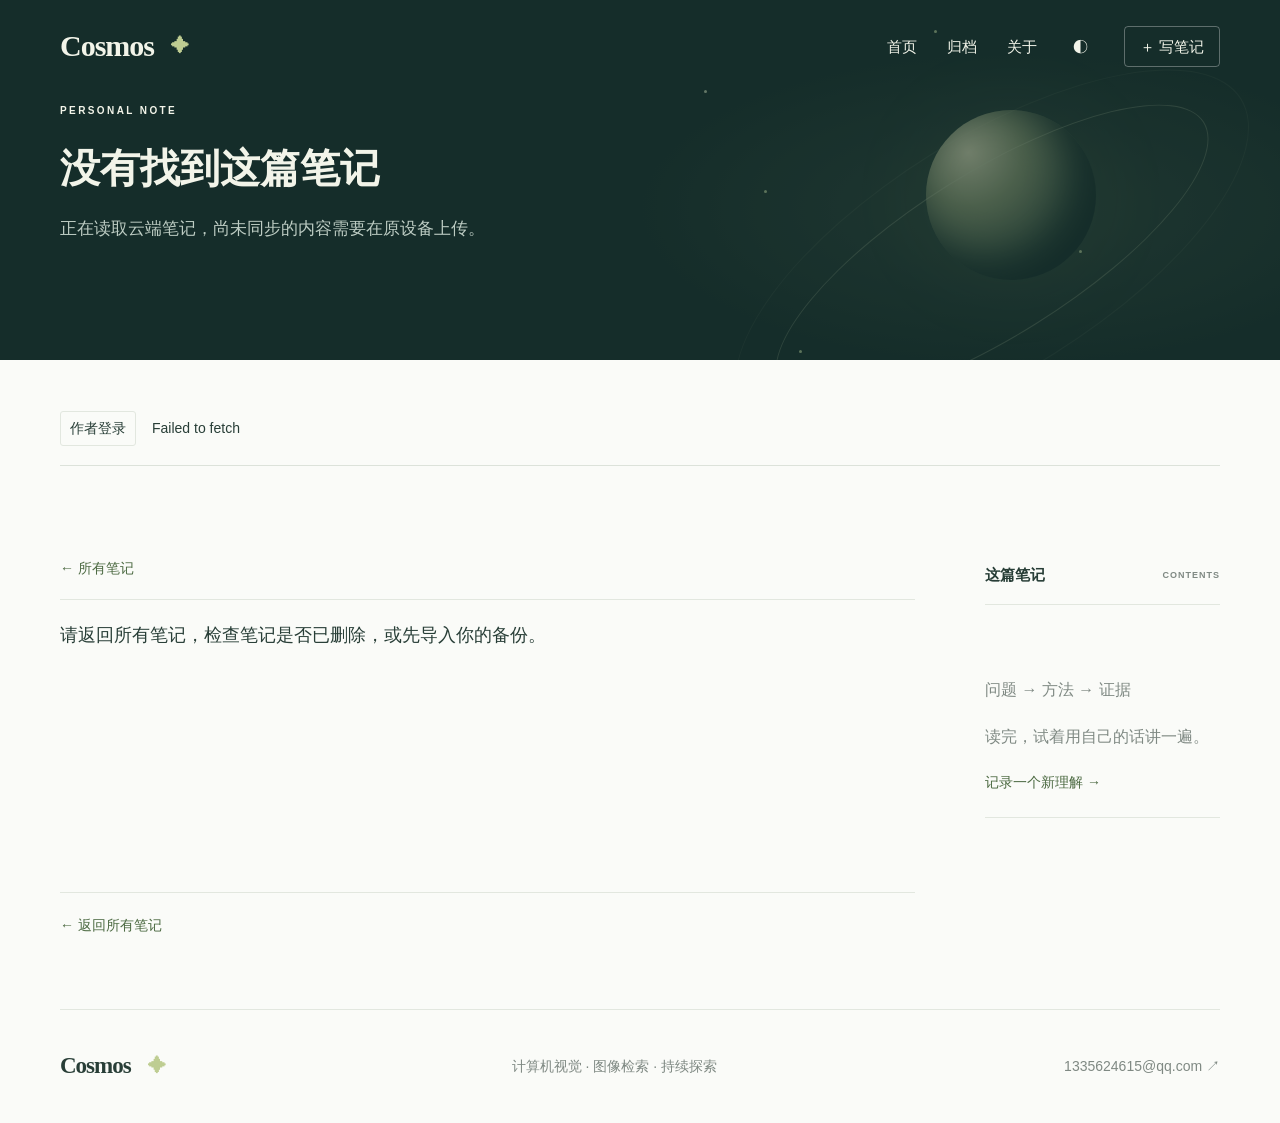
==== commit 23066633: "Replace personal token setup with owner-only GitHub App login via Cloudflare Worker" ====
--- a/note.html
+++ b/note.html
@@ -3,4 +3,4 @@
 <body class="note-page"><a class="skip" href="#note-content">跳到正文</a><header class="hero note-hero"><nav class="nav wrap"><a class="brand" href="index.html">Cosmos<span>✦</span></a><div class="links"><a href="index.html#main">首页</a><a href="index.html#main">归档</a><a href="index.html#about">关于</a><button id="theme" aria-label="切换深浅主题">◐</button><a class="write" href="index.html#write-note">＋ 写笔记</a></div></nav><div class="sky" aria-hidden="true"><i></i><div class="orbit"></div><div class="planet"></div></div><div class="wrap note-heading"><p class="eyebrow" id="note-kind">PERSONAL NOTE</p><h1 id="note-title">正在读取笔记…</h1><p id="note-summary"></p><p id="note-meta"></p></div></header>
 <main class="wrap note-layout"><article><div class="note-actions"><a href="index.html#main">← 所有笔记</a><button id="edit-note" class="tag">编辑笔记</button></div><div id="note-tags"></div><div id="note-content" class="article-body"></div><div class="note-end"><a href="index.html#main">← 返回所有笔记</a><button class="text-button" id="delete-note">删除本机笔记</button></div></article><aside class="note-sidebar"><div class="toc-sticky"><h2>这篇笔记 <span>CONTENTS</span></h2><nav id="toc" aria-label="文章目录"></nav><div class="side-block"><p>问题 → 方法 → 证据</p><p>读完，试着用自己的话讲一遍。</p><a class="text-button" href="index.html#write-note">记录一个新理解 →</a></div></div></aside></main>
 <footer class="wrap"><a class="brand" href="index.html">Cosmos<span>✦</span></a><p>计算机视觉 · 图像检索 · 持续探索</p><a href="mailto:1335624615@qq.com">1335624615@qq.com ↗</a></footer>
-<dialog id="edit-dialog"><button class="close" aria-label="关闭编辑">×</button><h2>编辑笔记</h2><p class="subtle">保存修改后自动同步到 GitHub；未连接时保留待上传内容。</p><form id="edit-form"><label>标题<input name="title" required maxlength="150"></label><label>正文<textarea name="body" rows="12" required></textarea></label><p class="tiny">使用 ## 章节标题创建目录，使用 - 或 1. 创建列表。</p><button type="submit" class="primary">保存并同步</button><p id="edit-message" role="status"></p></form></dialog><script src="notes.js?v=3"></script><script src="sync.js?v=1"></script><script src="note.js?v=4"></script><script src="paper-editor.js?v=1"></script></body></html>
+<dialog id="edit-dialog"><button class="close" aria-label="关闭编辑">×</button><h2>编辑笔记</h2><p class="subtle">保存修改后自动同步到 GitHub；未连接时保留待上传内容。</p><form id="edit-form"><label>标题<input name="title" required maxlength="150"></label><label>正文<textarea name="body" rows="12" required></textarea></label><p class="tiny">使用 ## 章节标题创建目录，使用 - 或 1. 创建列表。</p><button type="submit" class="primary">保存并同步</button><p id="edit-message" role="status"></p></form></dialog><script src="notes.js?v=3"></script><script src="config.js?v=1"></script><script src="sync.js?v=2"></script><script src="note.js?v=4"></script><script src="paper-editor.js?v=1"></script></body></html>
